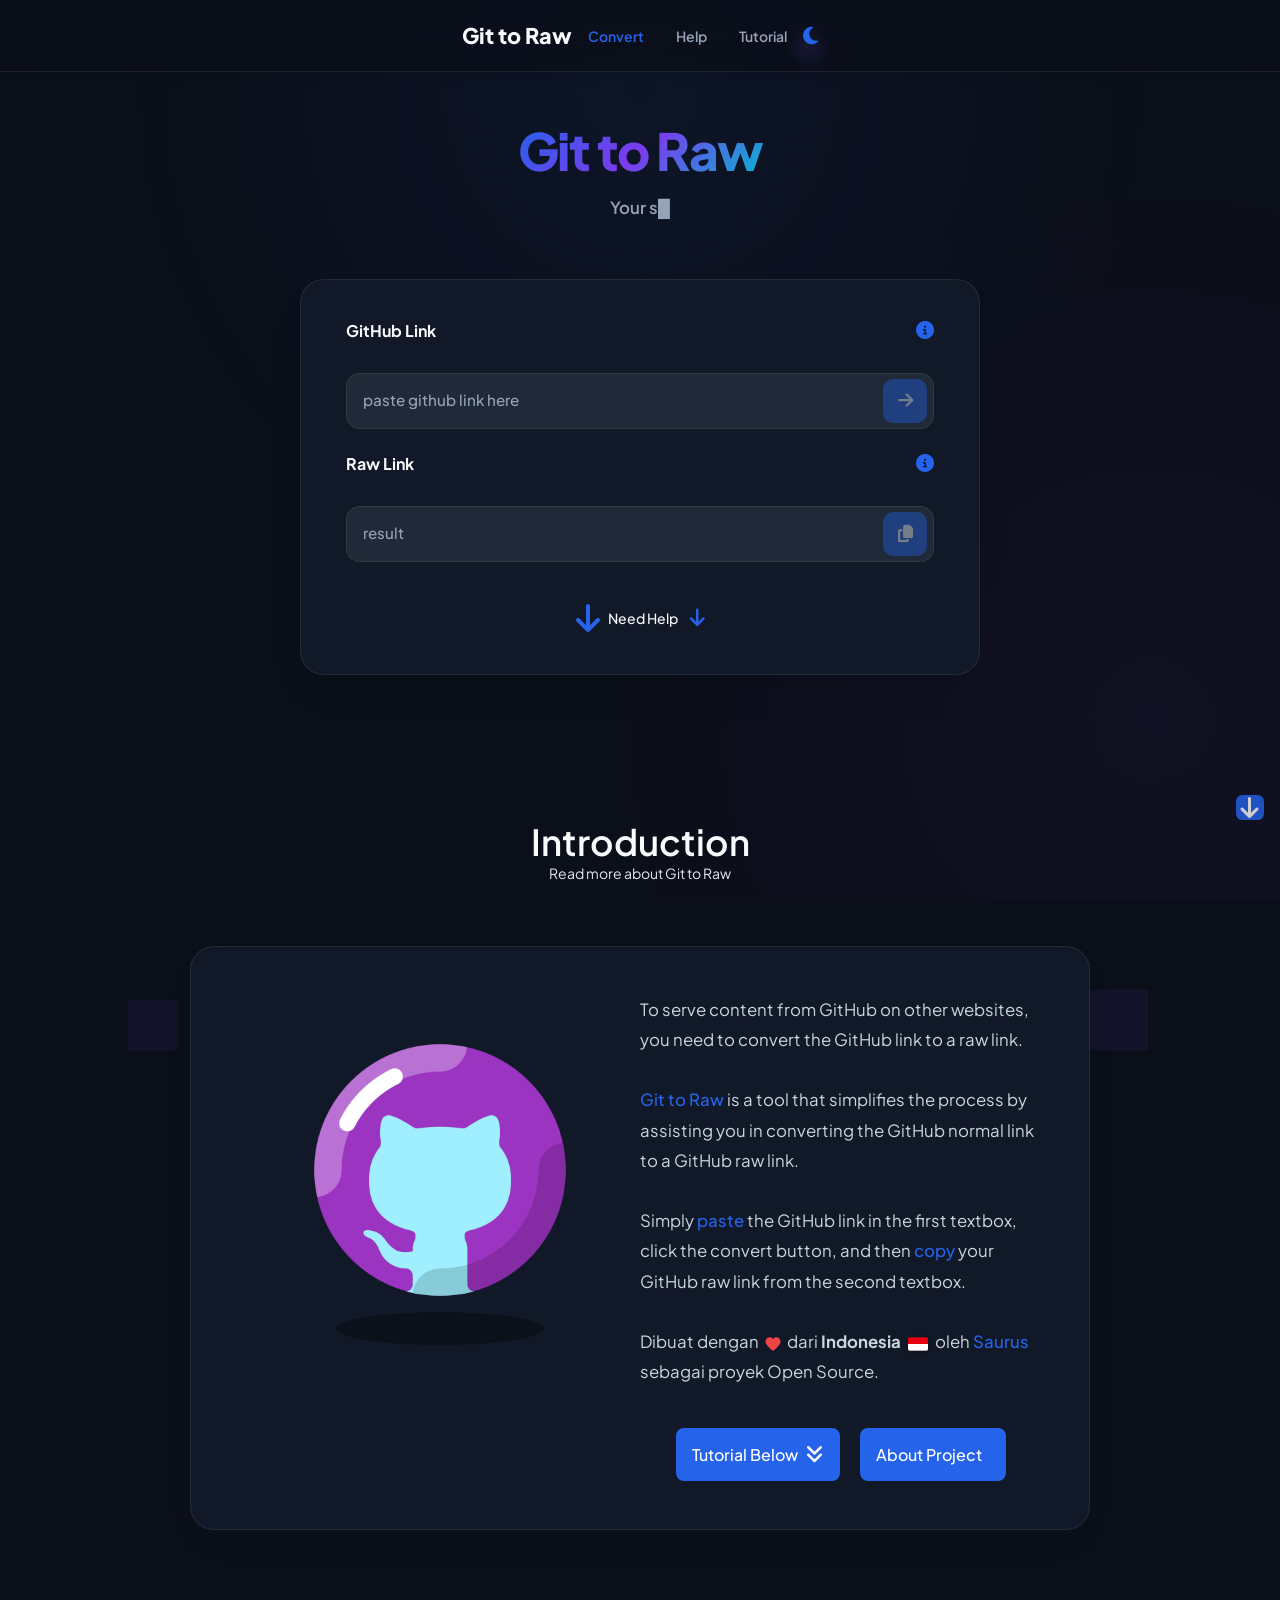
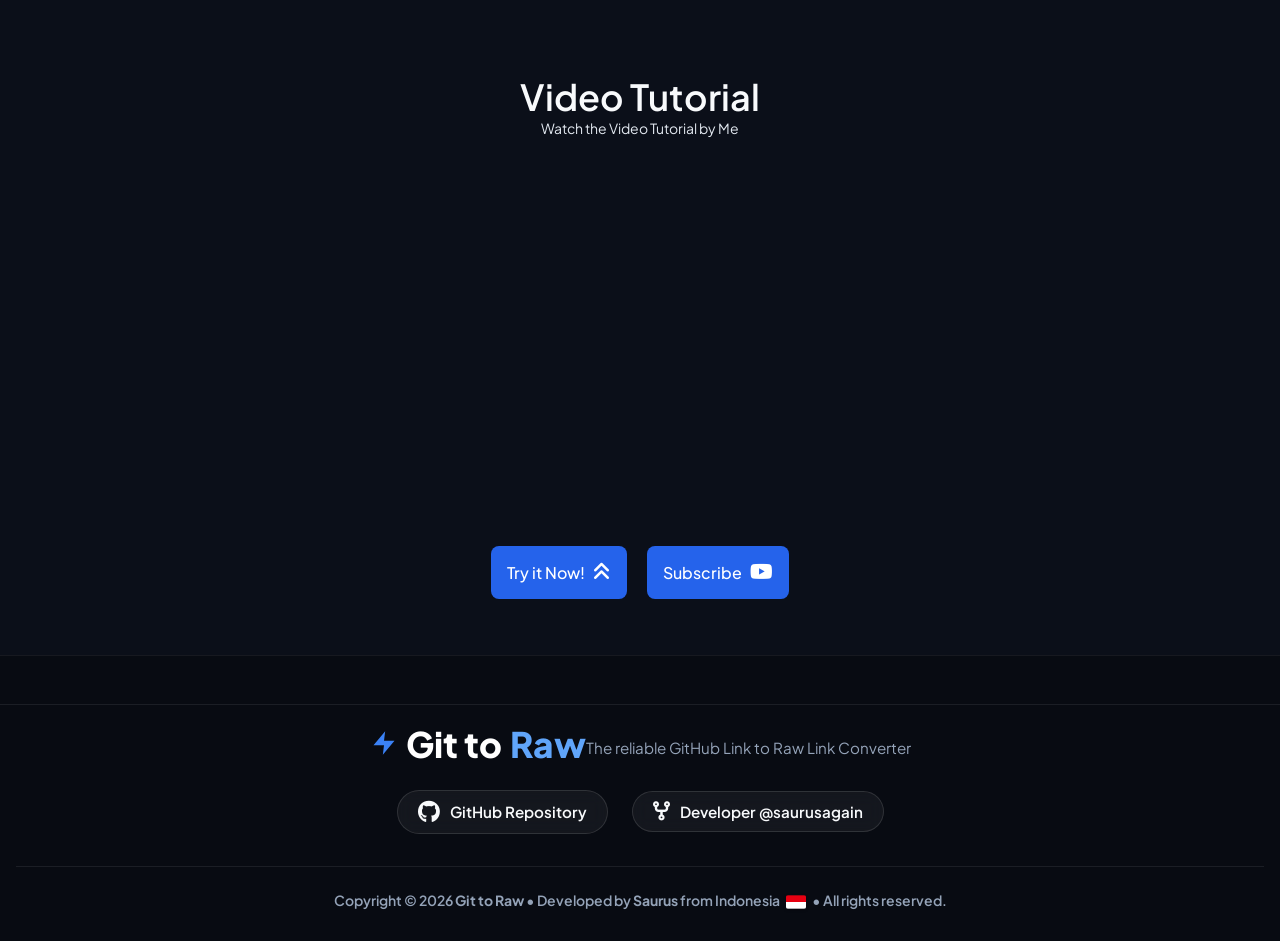
==== index.html @ 6d26e206 "feat: initial clean release of Git to Raw by Saurus from Indonesia" ====
<!DOCTYPE html>
<html lang="en">

<head>
  <meta charset="UTF-8" />
  <meta name="viewport" content="width=device-width, initial-scale=1.0, maximum-scale=1, user-scalable=no" />
  <title>Git to Raw · GitHub Link to Raw Link Converter</title>
  <meta name="description" content="Your shortcut to Generate Raw GitHub Links" />
  <meta http-equiv="imagetoolbar" content="no" />

  <!-- https://search.google.com/search-console/about VERIFICATION -->
  <meta name="google-site-verification" content="NcXe_fwBOSWUA2PsHR3at5FBIBAAYVUYCbswnGGYQX0" />

  <!-- SITEMAP NEEDS! 
  https://sosteve.medium.com/your-next-js-website-isnt-on-google-time-to-fix-it-c8f92f515e35
  -->


  <!--==================== OPEN GRAPH META TAGS (FOR SOCIAL MEDIA PREVIEW) ===================== -->
  <!-- Facebook -->
  <meta property="og:title" content="Git to Raw">
  <meta property="og:description" content="Your shortcut to Generate Raw GitHub Links">
  <meta property="og:image" content="https://i.imgur.com/ceRkZe6.png">
  <meta property="og:url" content="https://saurusagain.github.io/git-to-raw/">
  <meta property="og:type" content="website">

  <!-- Twitter -->
  <meta name="twitter:card" content="summary_large_image">
  <meta name="twitter:title" content="Git to Raw">
  <meta name="twitter:description" content="Your shortcut to Generate Raw GitHub Links">
  <meta name="twitter:image" content="https://i.imgur.com/ceRkZe6.png">
  <meta name="twitter:url" content="https://saurusagain.github.io/git-to-raw/">

  <!-- Discord -->
  <meta property="twitter:site" content="@saurusagain">
  <meta property="twitter:creator" content="@saurusagain">
  <meta property="twitter:title" content="Git to Raw">
  <meta property="twitter:description" content="Your shortcut to Generate Raw GitHub Links">
  <meta property="twitter:image" content="https://i.imgur.com/ceRkZe6.png">

  <!-- Google -->
  <meta itemprop="name" content="Git to Raw">
  <meta itemprop="description" content="Your shortcut to Generate Raw GitHub Links">
  <meta itemprop="image" content="https://i.imgur.com/ceRkZe6.png">

  <!-- Pinterest -->
  <!-- Add Pinterest specific meta tags if needed -->

  <!-- Other Website -->
  <!-- Add specific meta tags for other websites if needed -->

  <!-- STRUCTURED DATA -->
  <script type="application/ld+json">
    {
      "@context": "https://schema.org",
      "@type": "WebSite",
      "name": "Git to Raw",
      "description": "Your shortcut to Generate Raw GitHub Links",
      "url": "https://saurusagain.github.io/git-to-raw/",
      "image": "https://i.imgur.com/ceRkZe6.png"
    }
  </script>

  <!--==================== UNICONS ====================-->
  <link rel="stylesheet" href="https://cdnjs.cloudflare.com/ajax/libs/font-awesome/6.5.1/css/all.min.css" />

  <!-- ====================PWA================== -->
  <link rel="manifest" href="manifest.json" />
  <!-- ios support -->
  <link rel="apple-touch-icon" href="assets/img/PwaImages/ios/32.png" />
  <link rel="apple-touch-icon" href="assets/img/PwaImages/ios/72.png" />
  <link rel="apple-touch-icon" href="assets/img/PwaImages/ios/100.png" />
  <link rel="apple-touch-icon" href="assets/img/PwaImages/ios/128.png" />
  <link rel="apple-touch-icon" href="assets/img/PwaImages/ios/144.png" />
  <link rel="apple-touch-icon" href="assets/img/PwaImages/ios/152.png" />
  <link rel="apple-touch-icon" href="assets/img/PwaImages/ios/192.png" />
  <link rel="apple-touch-icon" href="assets/img/PwaImages/ios/256.png" />
  <link rel="apple-touch-icon" href="assets/img/PwaImages/ios/512.png" />
  <meta name="apple-mobile-web-app-status-bar" content="#5779E0" />
  <!-- For Firefox and Firefox for Android -->
  <meta name="msapplication-navbutton-color" content="#5779E0">
  <meta name="apple-mobile-web-app-status-bar-style" content="#5779E0">
  <!-- For Chrome, Opera, and Safari -->
  <meta name="theme-color" content="#5779E0">

  <!-- ============FAVICONS============== -->
  <link rel="apple-touch-icon" sizes="180x180" href="assets/img/favicons/apple-touch-icon.png" />
  <link rel="icon" type="image/png" sizes="32x32" href="assets//img/favicons/favicon-32x32.png" />
  <link rel="icon" type="image/png" sizes="16x16" href="assets/img/favicons/favicon-16x16.png" />
  <link rel="icon" type="image/x-icon" href="assets/img/favicons/favicon.ico" />

  <!--==================== SWIPER CSS ====================-->
  <link rel="stylesheet" href="assets/css/swiper-bundle.min.css" />

  <!--==================== ANIMATE CSS ====================-->
  <link rel="stylesheet" href="assets/css/animate.min.css" />

  <!--==================== CSS ====================-->
  <link rel="stylesheet" href="assets/css/styles.css?v=2.0" />

  <!--==================== MATERIAL ICONS ====================-->
  <link rel="stylesheet" href="https://fonts.googleapis.com/icon?family=Material+Icons">

  <!--==================== ENHANCED MODERN STYLES ====================-->
  <link rel="stylesheet" href="assets/css/enhanced.css?v=2.0" />
</head>


<body class="dark-theme">

  <!-- ===================== CIRCLE BG ANIMATION LOOP ==================== -->
  <div class="circle_bubble__anim">
    <div></div>
    <div></div>
    <div></div>
    <div></div>
    <div></div>
    <div></div>
    <div></div>
    <div></div>
    <div></div>
    <div></div>
  </div>



  <!--==================== HEADER ====================-->
  <header class="header" id="header">
    <nav class="nav container">
      <a href="#" class="nav__logo noSelect">Git to Raw</a>

      <div class="nav__menu" id="nav-menu">
        <ul class="nav__list grid">

          <li class="nav__item">
            <a href="#convert" class="nav__link noSelect active-link">
              <i class="fa-solid fa-bolt nav__icon"></i> Convert
            </a>
          </li>


          <li class="nav__item">
            <a href="#help" class="nav__link noSelect">
              <i class="fa-solid fa-circle-question nav__icon"></i> Help
            </a>
          </li>

          <li class="nav__item">
            <a href="#tutorial" class="nav__link noSelect">
              <i class="fa-solid fa-play nav__icon"></i> Tutorial
            </a>
          </li>

          <!--
          <li class="nav__item">
            <a href="#about" class="nav__link noSelect">
              <i class="fa-solid fa-user nav__icon"></i> About
            </a>
          </li>
          -->

        </ul>
        <i class="fa-solid fa-xmark nav__close noSelect" id="nav-close"></i>
      </div>


      <div class="nav__btns">
        <!-- theme change button -->
        <i class="fa-solid fa-moon change-theme" id="theme-button"></i>

        <!-- navigation button -->
        <div class="nav__toggle noSelect" id="nav-toggle">
          <i class="uil uil-sort-amount-up nav-drawer"></i>
        </div>
      </div>
    </nav>
  </header>

  <!--==================== MAIN ====================-->

  <main class="main">

    <!--==================== CONVERT ====================-->

    <section class="convert section" id="convert">
      <h2 class="section__title convert__title">
        <convertTitleStyle>Git to Raw</convertTitleStyle>
      </h2>
      <span class="section__subtitle convert__subtitle">.</span>


      <div class="convert__container container grid">


        <div class="convert__form grid">

          <!-- INPUT/PASTE DATA HEADER -->
          <h3 class="contact-availability__title">GitHub Link  <span><i class="fa-solid fa-circle-info contact-availability__title_icon popup__button__clicker"></i></span>  </h3>

          <!-- GITHUB LINK INFO // contact-availability__title_icon popup__button__clicker ! -->
          <div class="popup__modal">
            <div class="popup__modal-content">
              <h4 class="popup__modal-title">GitHub Link Example</h4>
              <i class="fa-solid fa-xmark popup__modal-close"></i>
              <ul class="popup__modal-services grid">

                <li class="popup__modal-service">
                  <i class="fa-solid fa-angle-right popup__modal-icon"></i>
                  <p>
                    GitHub Link that can convert using Git to Raw should be look like this: <b class="popup__link_format"><br><br>https://github.com/user/project_name/blob/main/output-media/screenshot.png<br></b>
                  </p>
                </li>            

              </ul>
            </div>
          </div> 

          <!-- INPUT/PASTE DATA CONTENT -->
          <div class="convert__content">
            <input type="text" id="githubLink" class="convert__input inputted__text"
              placeholder="paste github link here" required autocomplete="off">
            <button type="" class="convert__btn" onclick="convertToRawLink()"><i
                class="fa-solid fa-arrow-right button__icon_center"></i>
            </button>
          </div>     
          

          <!-- OUTPUT/COPY DATA HEADER -->
          <h3 class="contact-availability__title">Raw Link  <span><i class="fa-solid fa-circle-info contact-availability__title_icon popup__button__clicker"></i></span>  </h3>

          <!-- RAW LINK INFO // contact-availability__title_icon popup__button__clicker ! -->
          <div class="popup__modal">
            <div class="popup__modal-content">
              <h4 class="popup__modal-title">Raw Link Sample Output</h4>
              <i class="fa-solid fa-xmark popup__modal-close"></i>
              <ul class="popup__modal-services grid">

                <li class="popup__modal-service">
                  <i class="fa-solid fa-angle-right popup__modal-icon"></i>
                  <p>
                    Raw Link output should be look like this: <b class="popup__link_format"><br><br>https://raw.githubusercontent.com/user/project_name/main/output-media/screenshot.png<br></b>
                  </p>
                </li>            

              </ul>
            </div>
          </div> 

          <!-- OUTPUT/COPY DATA CONTENT -->
          <div class="convert__content">
            <input type="text" id="rawLink" class="convert__input converted__text" placeholder="result" readonly>
            <button type="" class="convert__btn convert__copy_btn" onclick="copyRawLink()"><i
                class="fa-solid fa-copy button__icon_center"></i>
            </button>
          </div>

          <!--==================== NEED HELP ====================-->
          <div class="home__scroll">
            <a href="#help" class="home__scroll-button button--flex">
              <i class="fa-solid fa-arrow-down home__scroll-mouse"></i>
              <span class="home__scroll-name">Need Help</span>
              <i class="fa-solid fa-arrow-down home__scroll-arrow"></i>
            </a>
          </div>

        </div>

      </div>



    </section>

  </main>


  <!--==================== HELP ====================-->

  <section class="help section reveal fade-bottom" id="help">
    <h2 class="section__title">Introduction</h2>
    <span class="section__subtitle">Read more about Git to Raw</span>

    <div class="about__container container grid">
      <img src="assets/img/github1.png" alt="" class="about__img" />

      <div class="about__data">
        <p class="about__description">
          To serve content from GitHub on other websites, you need to convert the GitHub link to a raw link.
          <br><br>
          <colorTextHighlight>Git to Raw</colorTextHighlight> is a tool that simplifies the process by assisting you in
          converting the GitHub normal
          link to a GitHub raw link.
          <br><br>Simply <colorTextHighlight>paste</colorTextHighlight> the GitHub link in the first textbox,
          click the convert button, and then <colorTextHighlight>copy</colorTextHighlight> your GitHub raw link from the
          second textbox.
          <br><br>Dibuat dengan <svg class="heart-icon" xmlns="http://www.w3.org/2000/svg" viewBox="0 0 24 24" fill="#EF4444" style="width: 18px; height: 18px; display: inline-block; vertical-align: middle; margin: 0 2px;"><path d="M12 21.35l-1.45-1.32C5.4 15.36 2 12.28 2 8.5 2 5.42 4.42 3 7.5 3c1.74 0 3.41.81 4.5 2.09C13.09 3.81 14.76 3 16.5 3 19.58 3 22 5.42 22 8.5c0 3.78-3.4 6.86-8.55 11.54L12 21.35z"/></svg> dari <b>Indonesia</b> <svg class="flag-icon" xmlns="http://www.w3.org/2000/svg" viewBox="0 0 3 2" style="width: 20px; height: 14px; display: inline-block; vertical-align: middle; border-radius: 2px; box-shadow: 0 1px 3px rgba(0,0,0,0.3); margin: 0 4px;"><rect width="3" height="1" fill="#E70011"/><rect y="1" width="3" height="1" fill="#FFFFFF"/></svg> oleh <a href="https://github.com/saurusagain" target="_blank" rel="noopener noreferrer"><colorTextHighlight>Saurus</colorTextHighlight></a> sebagai proyek Open Source.
        </p>


        <!-- 2 BUTTONS BELOW -->

        <div class="about__btns__container">

          <!-- TRY IT NOW BUTTON -->
          <div class="about__buttons">
            <a href="#tutorial" class="button button--flex">
              Tutorial Below<i class="fa-solid fa-angles-down button__icon"></i></a>
          </div>

          <!-- SOURCE CODE BUTTON -->
          <div class="about__buttons">
            <a class="button button--flex popup__button__clicker">
              About Project<i class="fa-solid fa-user-exclamation button__icon"></i></a>
          </div>

          <!-- ABOUT PROJECT MODAL! -->
          <div class="popup__modal">
            <div class="popup__modal-content">
              <h4 class="popup__modal-title">About Project</h4>
              <i class="fa-solid fa-xmark popup__modal-close"></i>
              <ul class="popup__modal-services grid">

                <li class="popup__modal-service">
                  <i class="fa-solid fa-bolt popup__modal-icon" style="color: #3B82F6;"></i>
                  <p>
                    <b>Git to Raw</b> — Instant GitHub link to Raw content URL converter.
                  </p>
                </li>

                <li class="popup__modal-service">
                  <i class="fa-solid fa-user-astronaut popup__modal-icon" style="color: #10B981;"></i>
                  <p>
                    Developed by <b>Saurus</b> from Indonesia <svg class="flag-icon" xmlns="http://www.w3.org/2000/svg" viewBox="0 0 3 2" style="width: 20px; height: 14px; display: inline-block; vertical-align: middle; border-radius: 2px; box-shadow: 0 1px 3px rgba(0,0,0,0.3); margin: 0 4px;"><rect width="3" height="1" fill="#E70011"/><rect y="1" width="3" height="1" fill="#FFFFFF"/></svg>.
                    Check developer profile on <a href="https://github.com/saurusagain" target="_blank" rel="noopener noreferrer">
                      <colorTextHighlight>GitHub</colorTextHighlight></a>
                  </p>
                </li>

                <li class="popup__modal-service">
                  <i class="fa-brands fa-github popup__modal-icon" style="color: #60A5FA;"></i>
                  <p>
                    Open Source Repository: <a href="https://github.com/saurusagain/Git-to-raw" target="_blank" rel="noopener noreferrer">
                      <colorTextHighlight>saurusagain/Git-to-raw</colorTextHighlight></a>
                  </p>
                </li>

                <li class="popup__modal-service">
                  <i class="fa-solid fa-shield-halved popup__modal-icon" style="color: #F59E0B;"></i>
                  <p>
                    Fast, secure, client-side conversion with zero tracking and full privacy.
                  </p>
                </li>                

              </ul>
            </div>
          </div>

        </div>

      </div>
    </div>

  </section>


  <!--==================== TUTORIAL ====================-->

  <section class="tutorial section reveal fade-bottom" id="tutorial">
    <h2 class="section__title">Video Tutorial</h2>
    <span class="section__subtitle">Watch the Video Tutorial by Me</span>

    <div class="video__container">
      <iframe width="560" height="315" src="https://www.youtube-nocookie.com/embed/9mlEIw5V7vk" title="YouTube video player" frameborder="0" allow="accelerometer; autoplay; clipboard-write; encrypted-media; gyroscope; picture-in-picture; web-share" allowfullscreen></iframe>
    </div>


    
    <div class="video__btns__container">

      <!-- TRY NOW -->
      <div class="video__down_buttons">
        <a href="#convert" class="button button--flex">
          Try it Now!<i class="fa-solid fa-angles-up button__icon"></i></a>
      </div>

      <!-- SOURCE CODE -->
      <div class="video__down_buttons">
        <a href="https://youtube.com/@EMTechon?sub_confirmation=1" target="_blank" rel="noopener noreferrer" class="button button--flex">
          Subscribe<i class="fa-brands fa-youtube button__icon"></i></a>
      </div>

    </div>

  </section>




  <!--==================== FOOTER ====================-->

  <footer class="footer">

    <div class="footer__bg">
      <div class="footer__container container">

        <div class="footer__logo_container" style="text-align: center; margin-bottom: 1.5rem;">
          <div style="font-size: 2.2rem; font-weight: 800; color: #FFFFFF; display: inline-flex; align-items: center; justify-content: center; gap: 8px;"><svg class="bolt-icon" xmlns="http://www.w3.org/2000/svg" viewBox="0 0 24 24" fill="currentColor" style="width: 28px; height: 28px; display: inline-block; vertical-align: middle; color: #3B82F6;"><path d="M13 2L3 14h9l-1 8 10-12h-9l1-8z"/></svg> Git to <span style="color: #60A5FA;">Raw</span></div>
          <p style="color: #94A3B8; font-size: 0.95rem; margin-top: 0.5rem;">The reliable GitHub Link to Raw Link Converter</p>
        </div>

        <!------- GITHUB ONLY ------->
        <div class="footer__github_section" style="display: flex; justify-content: center; align-items: center; gap: 1.5rem; flex-wrap: wrap; margin-bottom: 2rem;">
          <a href="https://github.com/saurusagain/git-to-raw" target="_blank" rel="noopener noreferrer" class="footer__github_pill">
            <i class="fa-brands fa-github" style="font-size: 1.4rem;"></i>
            <span>GitHub Repository</span>
          </a>
          <a href="https://github.com/saurusagain" target="_blank" rel="noopener noreferrer" class="footer__github_pill">
            <i class="fa-solid fa-code-fork" style="font-size: 1.2rem;"></i>
            <span>Developer @saurusagain</span>
          </a>
        </div>

      </div>

      <p class="footer__copy" style="border-top: 1px solid rgba(255,255,255,0.08); padding-top: 1.5rem; color: #94A3B8;">Copyright © <span current-year></span> <b>Git to Raw</b> • Developed by <b>Saurus</b> from Indonesia <svg class="flag-icon" xmlns="http://www.w3.org/2000/svg" viewBox="0 0 3 2" style="width: 20px; height: 14px; display: inline-block; vertical-align: middle; border-radius: 2px; box-shadow: 0 1px 3px rgba(0,0,0,0.3); margin: 0 4px;"><rect width="3" height="1" fill="#E70011"/><rect y="1" width="3" height="1" fill="#FFFFFF"/></svg> • All rights reserved.</p>
    </div>

  </footer>

  <!--==================== SCROLL TOP ====================-->
  <a href="#convert" class="scrollup" id="scroll-up" title="Scroll to Top">
    <i class="uil uil-arrow-up scrollup__icon"></i>
  </a>

  <!--==================== SCROLL DOWN ====================-->
  <a href="#help" class="scrolldown" id="scroll-down" title="Scroll to down">
    <i class="fa-solid fa-arrow-down scrolldown__icon"></i>
  </a>

  <!--==================== SWIPER JS ====================-->
  <script src="assets/js/swiper-bundle.min.js"></script>

  <!--==================== SMTP (For Senting Emails) ====================-->
  <script src="assets/js/smtp.js"></script>

  <!--==================== reCAPTCHA ====================-->
  <!--
  <script src="https://www.google.com/recaptcha/enterprise.js?render=6LdUccImAAAAALa1N3ue9L4t8SVRdA3adp2aziIF"></script>
  -->
  <script src="https://www.google.com/recaptcha/api.js?render=6LdUccImAAAAALa1N3ue9L4t8SVRdA3adp2aziIF"></script>

  <!--==================== SVG INJECT ====================-->
  <!--
  <script src="assets/js/svg-inject.min.js"></script>  
  -->

  <!--==================== DISABLE WEB TOOLS ====================-->
  <!-- https://github.com/theajack/disable-devtool/tree/master 
  <script disable-devtool-auto src='https://cdn.jsdelivr.net/npm/disable-devtool'></script>    -->

  <!--==================== MAIN JS ====================-->
  <script src="assets/js/main.js?v=2.0"></script>



  <!--==================== LINKS (GITHUB ONLY) ====================-->
  <script>
    var github_Var = document.getElementsByClassName('github_Link');
    Array.from(github_Var).forEach(function (linkElement) {
      linkElement.href = 'https://github.com/saurusagain';
    });
  </script>



  <!-- ===================== SHOW/HIDE LOADER ==================== -->
  <script>
    function hideLoader() {
    var loadingElement = document.getElementById("loading");
    if (loadingElement) {
      loadingElement.style.opacity = '0';
      loadingElement.style.transition = 'opacity 0.4s ease';
      setTimeout(() => { loadingElement.style.display = "none"; }, 400);
    }
  }
  window.addEventListener('load', hideLoader);
  setTimeout(hideLoader, 1200);
  </script>

  <!-- =====================REGISTER SERVICE WORKER================ -->
  <script>
    if ("serviceWorker" in navigator) {
      window.addEventListener("load", function () {
        navigator.serviceWorker
          .register("/serviceWorker.js")
          .then((res) => console.log("service worker registered successfully"))
          .catch((err) => console.log("service worker not registered", err));
      });
    }
  </script>
</body>

</html>
---- assets/css/styles.css ----
/*==================== GOOGLE FONTS ====================*/

@import url('https://fonts.cdnfonts.com/css/poppins?styles=20394,20397,20398,20387,20388,20390,20391,20392,20393,20395,20396,20383,20384,20385,20386,20381,20382');


/** Montserrat-Alt1 Light **/
@font-face {
  font-family: "Montserrat-Alt1";
  font-weight: 300;
  font-style: normal;
  src: url("/assets/fonts/MontserratAlt1-Light.woff2") format("woff2"),
    url("/assets/fonts/MontserratAlt1-Light.woff") format("woff");
}

/*==================== VARIABLES CSS ====================*/

:root {
  --header-height: 3.2rem;
  /*========== Colors ==========*/
  /* Change favorite color */
  --hue-color: 250;
  /*Purple 250 - Green 142 - Blue 230 - Pink 340*/
  /* HSL color mode */
  --first-color: hsl(var(--hue-color), 69%, 61%);
  --first-color-second: hsl(var(--hue-color), 69%, 61%);
  --first-color-alt: hsl(var(--hue-color), 57%, 53%);
  --first-color-lighter: hsl(var(--hue-color), 92%, 85%);
  --first-color-lighter-transparent: hsl(var(--hue-color), 92%, 85%, 0.5);
  /* floating animation bg color */
  --title-color: hsl(var(--hue-color), 8%, 15%);
  --text-color: hsl(var(--hue-color), 8%, 45%);
  --text-color-light: hsl(var(--hue-color), 8%, 65%);
  --input-color: hsl(var(--hue-color), 70%, 96%);
  --body-color: hsl(var(--hue-color), 60%, 99%);
  /* BASE COLOR: BLACK THEME & WHITE THEME */
  --container-color: #fff;
  --text-color-white: #fff;
  --scroll-bar-color: hsl(var(--hue-color), 12%, 90%);
  --scroll-thumb-color: hsl(var(--hue-color), 12%, 65%);
  --scroll-thumb-color-hovered: hsl(var(--hue-color), 12%, 55%);
  --shadow: hsl(var(--hue-color), 92%, 85%, 50);
  /* filter drop shadow */
  --text-highlight-gradient-1: linear-gradient(to left, #B374F8, #4da3ff);

  /*========== Font and typography ==========*/
  --body-font: "Poppins", sans-serif;
  --body-font2: "Montserrat-Alt1", normal;
  /* .5rem = 8px, 1rem = 16px, 1.5rem = 24px ... */
  --huge-font-size: 5rem;
  --big-font-size: 2rem;
  --h1-font-size: 1.5rem;
  --h2-font-size: 1.25rem;
  --h3-font-size: 1.125rem;
  --h4-font-size: 1.130rem;
  --normal-font-size: 0.938rem;
  --small-font-size: 0.813rem;
  --smaller-font-size: 0.75rem;
  /*========== Font weight ==========*/
  --font-light: 300;
  --font-normal: 400;
  --font-medium: 500;
  --font-semi-bold: 600;
  --font-bold: 800;
  /*========== Margines ==========*/
  /* .25rem = 4px, .5rem = 8px, .75rem = 12px ... */
  --mb-0: 0rem;
  --mb-0-25: 0.25rem;
  --mb-0-5: 0.5rem;
  --mb-0-75: 0.75rem;
  --mb-1: 1rem;
  --mb-1-5: 1.5rem;
  --mb-2: 2rem;
  --mb-2-5: 2.5rem;
  --mb-3: 3rem;
  /*========== z index ==========*/
  --z-tooltip: 10;
  --z-fixed: 100;
  --z-modal: 200;
}

/* Font size for large devices */
@media screen and (min-width: 968px) {
  :root {
    --big-font-size: 3rem;
    --h1-font-size: 2.25rem;
    --h2-font-size: 1.5rem;
    --h3-font-size: 1.25rem;
    --normal-font-size: 1rem;
    --small-font-size: 0.875rem;
    --smaller-font-size: 0.813rem;
  }
}

/*========== Variables Dark theme ==========*/

body.dark-theme {
  /* HSL color mode */
  --shadow: hsl(var(--hue-color), 69%, 61%, 0.7);
  /* filter drop shadow */
  --first-color-lighter-transparent: hsl(var(--hue-color), 69%, 61%, 0.08);
  /* floating animation bg color */
  --first-color-second: hsl(var(--hue-color), 30%, 8%);
  --title-color: hsl(var(--hue-color), 8%, 95%);
  --text-color: hsl(var(--hue-color), 8%, 75%);
  --input-color: hsl(var(--hue-color), 29%, 16%);
  --body-color: hsl(var(--hue-color), 28%, 12%);
  --container-color: hsl(var(--hue-color), 29%, 16%);
  --scroll-bar-color: hsl(var(--hue-color), 12%, 20%);
  --scroll-thumb-color: hsl(var(--hue-color), 12%, 40%);
  --scroll-thumb-color-hovered: hsl(var(--hue-color), 12%, 60%);
}

/*========== Button Dark/Light ==========*/

.nav__btns {
  display: flex;
  align-items: center;
}

.nav__btns i {
  font-size: var(--h1-font-size);
  /* Adjust the size as of icons */
}

.change-theme {
  font-size: 1.25rem;
  color: var(--first-color);
  margin-right: var(--mb-1);
  cursor: pointer;
  transition: transform 0.3s, opacity 0.3s;

  /* ANIMATION */
  animation-name: rotate;
  animation-duration: 0.7s;
  animation-iteration-count: 12;
  animation-play-state: running;
  filter: drop-shadow(0px 10px 10px var(--shadow));
}

.change-theme:hover {
  color: var(--first-color);
  transform: rotate(360deg);
  filter: drop-shadow(0px 5px 5px var(--shadow));
}


@keyframes rotate {
  0% {
    transform: rotate(0);
  }

  100% {
    transform: rotate(360deg);
  }
}


/*==================== BASE ====================*/

* {
  box-sizing: border-box;
  padding: 0;
  margin: 0;
}

html {
  scroll-behavior: smooth;
}

body {
  margin: 0 0 var(--header-height) 0;
  font-family: var(--body-font);
  font-size: var(--normal-font-size);
  background-color: var(--body-color);
  color: var(--text-color);

  /* DISABLE COPYING TEXT */
  -webkit-user-select: none;
  /* Disable text selection for WebKit browsers */
  -moz-user-select: none;
  /* Disable text selection for Mozilla browsers */
  -ms-user-select: none;
  /* Disable text selection for Microsoft browsers */
  user-select: none;
  /* Disable text selection for all browsers */

  overflow-x: hidden;

}

h1,
h2,
h3,
h4 {
  color: var(--title-color);
  font-weight: var(--font-semi-bold);
}

ul {
  list-style: none;
}

a {
  text-decoration: none;
}


img {
  max-width: 100%;
  height: auto;
  pointer-events: none;
  /* Disable Saving Image */
}

.color__text_highlight,
colorTextHighlight {
  color: var(--first-color);
  /* Change the color to your desired value */
  font-weight: var(--font-medium);
}

/*==================== REUSABLE CSS CLASSES ====================*/

.noSelect {
  -webkit-touch-callout: none;
  -webkit-user-select: none;
  -khtml-user-select: none;
  -moz-user-select: none;
  -ms-user-select: none;
  user-select: none;
  -webkit-tap-highlight-color: transparent;
  -moz-tap-highlight-color: transparent;
  -ms-tap-highlight-color: transparent;
}

.section {
  padding: 4rem 0 6rem;
}

.section__title {
  font-size: var(--h1-font-size);
}

.section__subtitle {
  display: block;
  font-size: var(--small-font-size);
  margin-bottom: var(--mb-3);
}

.section__title,
.section__subtitle {
  text-align: center;
}



/*==================== LAYOUT ====================*/

.container {
  max-width: 768px;
  margin-left: var(--mb-1-5);
  margin-right: var(--mb-1-5);
}

.grid {
  display: grid;
  gap: 1.5rem;
}

header {
  width: 100%;
  position: fixed;
  bottom: 0;
  left: 0;
  z-index: var(--z-fixed);
  background-color: var(--body-color);
  box-shadow: 0 1px 10px rgba(0, 0, 0, 0.10);
}

/*==================== NAV ====================*/

.nav {
  max-width: 968px;
  height: var(--header-height);
  display: flex;
  justify-content: space-between;
  align-items: center;
}

.nav__logo,
.nav__toggle {
  color: var(--title-color);
  font-weight: var(--font-medium);
}

.nav__logo:hover {
  color: var(--first-color);
}

.nav__toggle {
  font-size: 1.1rem;
  cursor: pointer;
}

.nav__toggle:hover {
  color: var(--first-color);
}

@media screen and (max-width: 767px) {
  .nav__menu {
    /* nav__toggle Design on Popup */
    position: fixed;
    bottom: -100%;
    left: 0;
    width: 100%;
    background-color: var(--body-color);
    padding: 2rem 1.5rem 4rem;
    box-shadow: 0 -1px 4px rgba(0, 0, 0, 0.30);
    border-radius: 1.5rem 1.5rem 0 0;
    transition: 0.3s;
  }
}

.nav__list {
  grid-template-columns: repeat(3, 1fr);
  gap: 2rem;
}

.nav__link {
  display: flex;
  flex-direction: column;
  align-items: center;
  font-size: var(--small-font-size);
  color: var(--title-color);
  font-weight: var(--font-medium);
  transition: transform 0.3s, opacity 0.3s;
}

.nav__link:hover {
  color: var(--first-color);
  /*animation while hovering */
  transform: scale(1.08);
  opacity: 0.9;
}

.nav__icon {
  font-size: 1.2rem;
}

.nav__close {
  position: absolute;
  right: 1.3rem;
  bottom: 0.5rem;
  font-size: 1.5rem;
  cursor: pointer;
  color: var(--first-color);
}

.nav__close:hover {
  color: var(--first-color-alt);
}

/* show menu */

.show-menu {
  bottom: 0;
}

/* Active link */

.active-link {
  color: var(--first-color);
}

/* Change background header */

.scroll-header {
  box-shadow: 0 -1px 4px rgba(0, 0, 0, 0.15);
}




/*===================== LOADER ====================*/

#loading {
  position: fixed;
  display: flex;
  flex-direction: column;
  justify-content: center;
  align-items: center;
  left: 0;
  bottom: 0;
  width: 100%;
  height: 100%;
  opacity: 0.9;
  background-color: var(--first-color);
  z-index: 101;

  -webkit-backdrop-filter: blur(85px);
  /* Safari 9+, Safari on iOS 9+ */
  backdrop-filter: blur(85px);
  /* Modern Browsers */
}



.loader {
  display: flex;
  align-items: center;
  flex-direction: column;
  color: #fff;
  font-weight: bold;
  font-size: 20vh;
  opacity: 0.8;
  animation: pulse 3.0s infinite;
  /* speed of animation */
}

.loader img {
  display: block;
  width: 500px;
  margin: 0 auto;
  /* Center the image horizontally */
  margin-top: calc(50vh - 480px);
  /* Center the image vertically */
  margin-bottom: 10px;
  animation: pulse 3.0s infinite;
  /* Speed of animation */
}

.loading__copyright {
  position: fixed;
  left: 0;
  right: 0;
  bottom: 30px;
  font-size: var(--small-font-size);
  font-weight: var(--font-normal);
  color: var(--text-color-white);
  text-align: center;
}

.loading__description {
  left: 0;
  right: 0;
  margin-top: var(--mb-0-75);
  letter-spacing: 0.05em;
  font-size: var(--smaller-font-size);
  font-weight: var(--font-light);
  color: var(--text-color-white);
  text-align: center;
}

.loader .bar {
  display: flex;
  justify-content: center;
  margin-top: 0;
  /* Remove the margin-top */
}

.loader .bar span {
  width: 6px;
  height: 6px;
  background: white;
  display: inline-block;
  border-radius: 50%;
  opacity: 0;
  animation: loading 3000ms ease-in-out infinite;
  margin: 0 2px;
  /* Add a small margin between the spans */
}

.loader .bar span:nth-child(5) {
  animation-delay: 100ms;
}

.loader .bar span:nth-child(4) {
  animation-delay: 200ms;
}

.loader .bar span:nth-child(3) {
  animation-delay: 300ms;
}

.loader .bar span:nth-child(2) {
  animation-delay: 400ms;
}

.loader .bar span:nth-child(1) {
  animation-delay: 500ms;
}

@keyframes loading {
  0% {
    transform: translateX(-350px);
    opacity: 0;
  }

  35%,
  65% {
    transform: translateX(0px);
    opacity: 1;
  }

  100% {
    transform: translateX(350px);
    opacity: 0;
  }
}

@keyframes fade-in {
  0% {
    opacity: 0;
  }

  100% {
    opacity: 1;
  }
}

@keyframes pulse {
  to {
    transform: scale(0.9);
    opacity: 0.6;
  }
}



/*===================== SCROLLING ANIMATION ====================*/


.reveal {
  position: relative;
  opacity: 0;
}

.reveal.active {
  opacity: 1;
}

.active.fade-bottom {
  -webkit-animation: fade-bottom 0.8s linear;
  -moz-animation: fade-bottom 0.8s linear;
  animation: fade-bottom 0.8s linear;
}

.active.fade-left {
  -webkit-animation: fade-bottom 0.8s linear;
  -moz-animation: fade-bottom 0.8s linear;
  animation: fade-left 0.4s ease-in;
}

.active.fade-right {
  -webkit-animation: fade-bottom 0.8s linear;
  -moz-animation: fade-bottom 0.8s linear;
  animation: fade-right 0.5s ease-in;
}

@keyframes fade-bottom {
  0% {
    -webkit-transform: translateY(50px);
    transform: translateY(50px);
    opacity: 0;
  }

  100% {
    -webkit-transform: translateY(0px);
    transform: translateY(0);
    opacity: 1;
  }
}

@keyframes fade-left {
  0% {
    transform: translateX(-50px);
    opacity: 0;
  }

  100% {
    transform: translateX(0);
    opacity: 1;
  }
}

@keyframes fade-right {
  0% {
    transform: translateX(50px);
    opacity: 0;
  }

  100% {
    transform: translateX(0);
    opacity: 1;
  }
}


/*==================== BUTTONS ====================*/

.button {
  display: inline-block;
  background-color: var(--first-color);
  color: #fff;
  padding: 1rem;
  border-radius: 0.5rem;
  font-weight: var(--font-medium);
  font-family: var(--body-font);
  transition: transform 0.3s, opacity 0.3s;
}

.button:hover {
  background-color: var(--first-color-alt);
  /*animation while hovering */
  transform: scale(1.05);
  opacity: 0.9;
}

.button__icon {
  font-size: 1.25rem;
  margin-left: var(--mb-0-5);
  transition: 0.3s;
}

.button__icon_large {
  font-size: 1.60rem;
  font-weight: var(--font-medium);
  margin-left: var(--mb-0-5);
  transition: 0.3s;
}

.button__icon_center {
  font-size: 1.25rem;
  transition: 0.3s;
}

.button--white {
  background-color: #fff;
  color: var(--first-color);
}

.button--white:hover {
  background-color: #fff;
  box-shadow: 0 0 10px #fff;
}

.button--flex {
  display: inline-flex;
  align-items: center;
}

.button--small {
  padding: 0.75rem 1rem;
}

.button--super--small {
  padding: 0.10rem 1rem;
}

.button--link {
  padding: 0;
  background-color: transparent;
  color: var(--first-color);
}

.button--link:hover {
  background-color: transparent;
  color: var(--first-color-alt);
}




/*==================== CONVERT ====================*/

.convert__title {
  font-size: var(--big-font-size);
  font-weight: var(--font-bold);
  /* filter: drop-shadow(0px 5px 5px var(--shadow)); */
}

.contact-availability__title_icon {
  font-size: 1.20rem;
  color: var(--first-color);
  cursor: pointer;
}

.convert__subtitle {
  color: var(--text-color);
  font-size: var(--normal-font-size);
  font-weight: var(--font-semi-bold);
  margin-bottom: 5rem;

  overflow-wrap: break-word;
  animation: typing 3s steps(30, end) infinite;
}


/* GRADIENT MAIN TITLE COLOR */
convertTitleStyle {
  background: linear-gradient(to right,
      #B374F8 20%,
      #4da3ff 30%,
      #3593f7 70%,
      #b272f7 80%);
  -webkit-background-clip: text;
  background-clip: text;
  -webkit-text-fill-color: transparent;
  text-fill-color: transparent;
  background-size: 500% auto;
  animation: textShine 5s ease-in-out infinite alternate;
}

/* SOURCE: https://www.amitmerchant.com/animated-gradient-effect-in-css/ */

@keyframes textShine {
  0% {
    background-position: 0% 50%;
  }

  100% {
    background-position: 100% 50%;
  }
}


.convert__container {
  display: flex;
  justify-content: center;
  align-items: center;
  row-gap: 3rem;
}

.convert__content {
  position: relative;
  /* Add position property */
  display: flex;
  /* Add display property */
  align-items: center;
  /* Add align-items property */
  background-color: var(--input-color);
  border-radius: 0.5rem;
  padding: 0.75rem 1rem 0.50rem;
  justify-content: space-between;
  /* Add justify-content property */
}

.convert__input {
  flex: 1;
  align-items: center;
  /* Add align-items property */
  min-width: 0;
  max-width: calc(100% - 45px);
  /* Adjust the value based on your button width and padding */
  background-color: var(--input-color);
  color: var(--text-color);
  font-family: var(--body-font);
  font-size: var(--normal-font-size);
  border: none;
  outline: none;
  padding: 0.5rem 0.5rem 0.5rem 0;
  resize: none;
  overflow: hidden;
  text-overflow: ellipsis;
  white-space: nowrap;
}

/* MOUSE COPY BACKGROUND COLOR */
.convert__input::selection {
  background-color: var(--first-color-lighter);
  color: var(--text-color-white);
}


/* DISABLED COPY BUTTON */
.convert__btn:disabled {
  cursor: not-allowed;
  opacity: 0.5;
}


/* FIX THE AUTOFILL COLOR */
/*
input:-webkit-autofill,
input:-webkit-autofill:hover,
input:-webkit-autofill:focus,
input:-webkit-autofill:active { 
    -webkit-background-clip: text;
    -webkit-text-fill-color: var(--text-color);
    -webkit-background-clip: text;
} */
/* answer from: https://stackoverflow.com/a/75295943 */


.convert__btn {
  position: absolute;
  top: 0;
  right: 0;
  cursor: pointer;
  display: flex;
  align-items: center;
  background-color: var(--first-color);
  color: #fff;
  padding: 0.90rem 1rem;
  /*height and width of button */
  border-radius: 0.5rem;
  font-weight: var(--font-medium);
  font-family: var(--body-font);
  font-size: 1rem;
  outline: none;
  border: none;
  box-shadow: none;
}




.home__scroll {
  margin-top: var(--mb-2);
  display: block;
}

.home__scroll-button {
  color: var(--first-color);
  transition: 0.3s;
}

.home__scroll-button:hover {
  transform: translateY(0.25rem);
}

.home__scroll-mouse {
  font-size: 2rem;
}

.home__scroll-name {
  font-size: var(--small-font-size);
  color: var(--title-color);
  font-weight: var(--font-medium);
  margin-right: var(--mb-0-25);
}

.home__scroll-arrow {
  font-size: 1.25rem;
}





/*==================== ABOUT ====================*/


.about__img {
  width: 200px;
  border-radius: 0.5rem;
  justify-self: center;
  align-self: normal;
  transition: transform 0.3s, opacity 0.3s;
}

.about__img:hover {
  filter: drop-shadow(0px 10px 10px var(--shadow));
  /*animation while hovering */
  transform: scale(1.03);
  opacity: 0.9
}

.about__description {
  text-align: center;
  margin-bottom: var(--mb-2-5);
}

.about__info {
  display: flex;
  justify-content: space-evenly;
  margin-bottom: var(--mb-2-5);
}

.about__info-title {
  font-size: var(--h2-font-size);
  font-weight: var(--font-semi-bold);
  color: var(--title-color);
}

.about__info-name {
  font-size: var(--smaller-font-size);
}

.about__info-name,
.about__info-title {
  display: block;
  text-align: center;
}

.about__btns__container {
  display: flex;
  justify-content: center;
  align-items: center;
  margin-top: 20px;
}

.about__buttons {
  display: flex;
  justify-content: center;
  align-items: center;
  margin: 0 10px;
}




/*==================== MODAL ====================*/

.popup__modal {
  position: fixed;
  top: 0;
  left: 0;
  bottom: 0;
  right: 0;
  background-color: rgba(0, 0, 0, 0.5);
  display: flex;
  justify-content: center;
  align-items: center;
  padding: 0 1rem;
  z-index: var(--z-modal);
  opacity: 0;
  visibility: hidden;
  transform: 0.3s;
}

.popup__modal-content {
  position: relative;
  background-color: var(--container-color);
  padding: 1.5rem;
  border-radius: 0.5rem;
}

.popup__modal-services {
  row-gap: 1rem;
}

.popup__modal-service {
  display: flex;
}

.popup__modal-title {
  font-size: var(--h3-font-size);
  font-weight: var(--font-medium);
  margin-bottom: var(--mb-1-5);
}

.popup__modal-close {
  position: absolute;
  top: 1rem;
  right: 1rem;
  font-size: 1.5rem;
  color: var(--first-color);
  background: none;
  border: none;
  cursor: pointer;
}

.popup__modal-icon {
  color: var(--first-color);
  margin-right: var(--mb-0-25);
}

.popup__link_format {
  word-break: break-all;
}

/* Active Modal */

.active-modal {
  opacity: 1;
  visibility: visible;
}

.disable-scroll {
  overflow: hidden;
}




/*==================== VIDEO CONTAINER ====================*/

.video__container {
  position: relative;
  display: flex;
  justify-content: center;
  align-items: center;
  max-width: 300px;
  margin: 0 auto;
}

.video__container iframe {
  width: 100%;
}


.video__btns__container {
  display: flex;
  justify-content: center;
  align-items: center;
  margin-top: 30px;
}

.video__down_buttons {
  margin: 0 10px;
}




/*==================== FOOTER ====================*/

.footer {
  padding-top: 2rem;
}

.footer__container {
  row-gap: 3.5rem;
}

.footer__bg {
  background-color: var(--first-color-second);
  padding: 2rem 0 3rem;
}

.footer__links {
  display: flex;
  flex-direction: column;
  row-gap: 1.5rem;
}

.footer__link {
  transition: transform 0.3s, opacity 0.3s;
}

.footer__link:hover {
  color: var(--first-color-lighter);
  /*animation while hovering */
  transform: scale(1.05);
  opacity: 0.9;
}

.footer__social {
  font-size: 1.25rem;
  margin-right: var(--mb-1-5);
}

.footer__social:hover {
  color: var(--first-color-lighter);
}

.footer__copy {
  font-size: var(--smaller-font-size);
  text-align: center;
  color: #fff;
  margin-top: var(--mb-0-5);
}

.footer__title,
.footer__subtitle,
.footer__link,
.footer__social {
  color: #fff;
}


/* MY OFFICIAL LOGO "CONTAINER" */
.footer__logo_container {
  display: flex;
  justify-content: center;
  align-items: center;
  transition: transform 0.3s, opacity 0.3s;
}

.footer__logo_container:hover {
  /*animation while hovering */
  transform: scale(1.09);
  opacity: 0.9;
}

/* MY OFFICIAL LOGO */
.footer__logo_image {
  width: 40%;
  /* Adjust the width as desired */
}



/* SOCIAL MEDIA ICONS CONTAINER */
.footer__socialmedia_container {
  display: flex;
  justify-content: center;
  align-items: center;
}

/* SOCIAL MEDIA MARGIN */
.footer__socialmedia {
  margin: 0 10px;
  /* Adjust the margin */
}

/* FOOTER SOCIAL MEDIA ICON */
.footer__socialmedia_icon {
  font-size: 1rem;
  color: var(--text-color-white);
}


/* FOOTER__HOVER EFFECT AND SETTINGS */
.footer__hover_text {
  display: none;
  color: var(--text-color-white);
  font-size: var(--smaller-font-size);
  font-weight: var(--font-medium);
}

.footer__socialmedia:hover .footer__hover_text {
  display: inline;
}


/* FOOTER HOVER ON EACH SOCIAL MEDIA */
.ft_1,
.ft_2,
.ft_3,
.ft_4,
.ft_5 {
  transition: transform 0.3s, opacity 0.3s;
}

.ft_1:hover,
.ft_2:hover,
.ft_3:hover,
.ft_4:hover,
.ft_5:hover {
  filter: drop-shadow(0px 12px 12px var(--shadow));
  /*animation while hovering */
  transform: scale(1.09);
  opacity: 0.9;
}


/*========== BUTTON FOR SEND EMAIL ==========*/

.btn__Email {
  cursor: pointer;
  display: inline-block;
  background-color: var(--first-color);
  color: #fff;
  padding: 0.75rem 1rem;
  border-radius: 0.5rem;
  font-weight: var(--font-medium);
  font-family: var(--body-font);
  font-size: 1rem;
  width: 185px;
  /* Adjust the width as per your requirement */
  transition: transform 0.3s, opacity 0.3s;

  outline: none;
  /* Remove outline */
  border: none;
  /* Remove border */
  box-shadow: none;
  /* Remove box shadow */
}

.btn__Email.button--flex {
  display: inline-flex;
  align-items: center;
}




/*========== SCROLL UP ==========*/

.scrollup {
  position: fixed;
  right: 1rem;
  bottom: -20%;
  background-color: var(--first-color);
  opacity: 0.8;
  padding: 0 0.3rem;
  border-radius: 0.4rem;
  z-index: var(--z-tooltip);
  transform: 1s;
  transition: transform 0.3s, opacity 0.3s;
}

.scrollup:hover {
  background-color: var(--first-color-alt);
  transform: translateY(-0.25rem);
}

.scrollup__icon {
  font-size: 1.5rem;
  color: #fff;
}

/* Show scroll */

.show-scroll {
  bottom: 5rem;
}


/*========== SCROLL DOWN ==========*/

.scrolldown {
  position: fixed;
  right: 1rem;
  bottom: -20%;
  background-color: var(--first-color);
  opacity: 0.8;
  padding: 0 0.3rem;
  border-radius: 0.4rem;
  z-index: var(--z-tooltip);
  transform: 1s;
  transition: transform 0.3s, opacity 0.3s;
}

.scrolldown:hover {
  background-color: var(--first-color-alt);
  transform: translateY(0.25rem);
}

.scrolldown__icon {
  font-size: 1.5rem;
  color: #fff;
}

.show-scrolldown {
  bottom: 5rem;
}





/*========== SCROLL BAR CUSTOMIZATION ==========*/

::-webkit-scrollbar {
  width: 0.6rem;
  background-color: var(--scroll-bar-color);
  border-radius: 0.5rem;
}

::-webkit-scrollbar-thumb {
  background-color: var(--scroll-thumb-color);
  border-radius: 0.5rem;
}

::-webkit-scrollbar-thumb:hover {
  background-color: var(--scroll-thumb-color-hovered);
}










/*==================== MEDIA QUERIES ====================*/


/*=== FOR SMALL DEVICES, CELLPHONES | 350px below ===*/

@media screen and (max-width: 350px) {
  .loader {
    font-size: 11vh;
  }

  .container {
    margin-left: var(--mb-1);
    margin-right: var(--mb-1);
  }

  .nav__menu {
    padding: 2rem 0.25rem 4rem;
  }

  .nav__list {
    column-gap: 0;
  }

  .popup__modal {
    padding: 0 0.5rem;
  }

  .footer__logo_image {
    width: 50%;
    /* Adjust the width as desired */
  }

  .footer__logo_container {
    margin-top: var(--mb-2);
  }

}



/*=== FOR MODERN PHONES | 351px above ===*/

@media screen and (min-width: 351px) {
  .loader {
    font-size: 13vh;
  }

  .convert__title {
    font-size: 3rem;
  }

  .convert__subtitle {
    font-size: var(--normal-font-size);
    margin-bottom: 5rem;
  }

  .footer__logo_image {
    width: 50%;
    /* Adjust the width as desired */
  }

  .footer__logo_container {
    margin-top: var(--mb-2);
  }

  .convert__form {
    width: 500px;
  }

}


/*=== FOR MEDIUM DEVICES, TABLET | 568px above ===*/

@media screen and (min-width: 568px) {
  .loader {
    font-size: 14vh;
  }

  .convert__container,
  .footer__container {
    grid-template-columns: repeat(1, 1fr);
  }

  .convert__title {
    font-size: 3.5rem;
  }

  .convert__subtitle {
    font-size: var(--h3-font-size);
    margin-bottom: 7rem;
  }

  .about__container {
    grid-template-columns: repeat(2, 1fr);
  }

  .video__container {
    max-width: 400px;
  }


  .footer__socials {
    justify-self: flex-end;
  }

  .footer__logo_image {
    width: 40%;
    /* Adjust the width as desired */
  }

}



/*=== FOR TABLET | 768px above ===*/

@media screen and (min-width: 768px) {
  .loader {
    font-size: 16vh;
  }

  .container {
    margin-left: auto;
    margin-right: auto;
  }

  body {
    margin: 0;
  }

  .section {
    padding-top: 8rem;
    padding-bottom: 8rem;
  }

  .section__subtitle {
    margin-bottom: 4rem;
  }

  .nav__btns i {
    font-size: var(--h3-font-size);
    /* Adjust the size as of icons */
  }

  .header {
    top: 0;
    bottom: initial;
  }

  .header,
  .main,
  .footer__container {
    padding: 0 1rem;
  }

  .nav {
    height: calc(var(--header-height) + 1.5rem);
    column-gap: 1rem;
  }

  .nav__icon,
  .nav__close,
  .nav__toggle {
    display: none;
  }

  .nav__list {
    display: flex;
    column-gap: 2rem;
  }

  .nav__menu {
    margin-left: auto;
  }

  .change-theme {
    margin: 0;
  }


  .home__scroll {
    display: block;
  }


  .about__container {
    column-gap: 0rem;
  }

  .about__img {
    width: 350px;
  }

  .about__description {
    text-align: initial;
  }

  .about__info {
    justify-content: space-between;
  }

  .about__buttons {
    justify-content: initial;
  }


  .popup__modal-content {
    width: 450px;
  }


  .convert__title {
    font-size: 4rem;
  }

  .convert__subtitle {
    font-size: var(--h3-font-size);
    margin-bottom: 7rem;
  }

  .convert__form {
    width: 700px;
  }

  .convert__inputs {
    grid-template-columns: repeat(1, 1fr);
  }



  .video__container {
    max-width: 500px;
  }


  .footer__container {
    grid-template-columns: repeat(1, 1fr);
  }

  .footer__bg {
    padding: 2rem 0 3rem;
  }

  .footer__links {
    flex-direction: row;
    column-gap: 2rem;
  }

  .footer__socials {
    justify-self: flex-end;
  }

  .footer__copy {
    margin-top: var(--mb-0-5);
  }

  .footer__logo_image {
    width: 25%;
    /* Adjust the width as desired */
  }

  .footer__logo_container {
    margin-top: var(--mb-1);
  }

}




/*=== FOR DESKTOP | 1024px above ===*/

@media screen and (min-width: 1024px) {

  .loader {
    font-size: 20vh;
  }

  .header,
  .main,
  .footer__container {
    padding: 0;
  }


  .convert__title {
    font-size: var(--huge-font-size);
  }

  .convert__subtitle {
    font-size: var(--h3-font-size);
    margin-bottom: 8rem;
  }

  .convert__form {
    width: 800px;
  }


  .video__container {
    max-width: 650px;
  }


  .footer__logo_image {
    width: 30%;
    /* Adjust the width as desired */
  }

  .footer__logo_container {
    margin-top: var(--mb-1);
  }

}




/* ======== HOME CIRCLE ANIMATION ======== */

.circle_bubble__anim {
  position: fixed;
  top: 0;
  left: 0;
  width: 100%;
  height: 100%;
  z-index: -2;
  pointer-events: none;
}

@keyframes animate {
  0% {
    opacity: 1;
    border-radius: 0;
    transform: translateY(e) rotate(0deg);
  }

  100% {
    opacity: 0;
    border-radius: 60%;
    transform: translateY(-1000px) rotate(720deg);
  }
}

.circle_bubble__anim div {
  position: absolute;
  display: block;
  width: 20px;
  height: 20px;
  background: var(--first-color-lighter-transparent);
  bottom: -150px;
  animation: animate 25s linear infinite;
  z-index: -2;
  /* Move the circles behind other elements */
}

.circle_bubble__anim div:nth-child(1) {
  left: 25%;
  width: 10px;
  height: 10px;
  animation-delay: 0;
}

.circle_bubble__anim div:nth-child(2) {
  left: 10%;
  width: 50px;
  height: 50px;
  animation-delay: 2s;
  animation-duration: 12s;
}

.circle_bubble__anim div:nth-child(3) {
  left: 70%;
  width: 20px;
  height: 20px;
  animation-delay: 4s;
}

.circle_bubble__anim div:nth-child(4) {
  left: 40%;
  width: 60px;
  height: 60px;
  animation-delay: 0s;
  animation-duration: 18s;
}

.circle_bubble__anim div:nth-child(5) {
  left: 65%;
  width: 20px;
  height: 20px;
  animation-delay: 0s;
}

.circle_bubble__anim div:nth-child(6) {
  left: 75%;
  width: 80px;
  height: 80px;
  animation-delay: 3s;
}

.circle_bubble__anim div:nth-child(7) {
  left: 35%;
  width: 55px;
  height: 55px;
  animation-delay: 7s;
}

.circle_bubble__anim div:nth-child(8) {
  left: 50%;
  width: 25px;
  height: 25px;
  animation-delay: 15s;
  animation-duration: 45s;
}

.circle_bubble__anim div:nth-child(9) {
  left: 20%;
  width: 15px;
  height: 15px;
  animation-delay: 2s;
  animation-duration: 35s;
}

.circle_bubble__anim div:nth-child(10) {
  left: 85%;
  width: 60px;
  height: 60px;
  animation-delay: 0s;
  animation-duration: 11s;
}




/* ======== TOAST ALERT ======== */
/* java script: showAlertToast function */

.toast {
  z-index: 9999;
  /* Adjust the z-index value as needed */
  position: fixed;
  top: 25px;
  right: 10px;
  /* Default value for screens wider than 350px */
  border-radius: 12px;
  background: var(--container-color);
  padding: 20px 30px 20px 25px;
  /* Length of toast on: top, right, bottom, left */
  box-shadow: 0 6px 20px -5px rgba(0, 0, 0, 0.1);
  overflow: hidden;
  transform: translateX(calc(100% + 30px));
  transition: all 0.5s cubic-bezier(0.68, -0.55, 0.265, 1.35);
}

.toast.active {
  transform: translateX(0%);
}

.toast .toast-content {
  display: flex;
  align-items: center;
}

.toast-content .check {
  display: flex;
  align-items: center;
  justify-content: center;
  height: 35px;
  min-width: 35px;
  background-color: var(--first-color);
  color: #fff;
  font-size: 20px;
  border-radius: 50%;
}

.toast-content .message {
  display: flex;
  flex-direction: column;
  margin: 0 20px;
}

.message .text {
  font-size: 16px;
  font-weight: 400;
  color: var(--text-color);
}

.message .text.text-1 {
  font-weight: 600;
  color: var(--title-color);
}

.toast .close {
  position: absolute;
  top: 10px;
  right: 15px;
  padding: 5px;
  cursor: pointer;
  opacity: 0.7;
}

.toast .close:hover {
  opacity: 1;
}

.toast .progress {
  position: absolute;
  bottom: 0;
  left: 0;
  height: 3px;
  width: 100%;
}

.toast .progress:before {
  content: "";
  position: absolute;
  bottom: 0;
  right: 0;
  height: 100%;
  width: 100%;
  background-color: var(--first-color);
}

.progress.active:before {
  animation: progress 3s linear forwards;
}

@keyframes progress {
  0% {
    transform: translateX(0);
  }

  100% {
    transform: translateX(100%);
  }
}

@-moz-keyframes progress {
  0% {
    -moz-transform: translateX(0);
  }

  100% {
    -moz-transform: translateX(100%);
  }
}

@-webkit-keyframes progress {
  0% {
    -webkit-transform: translateX(0);
  }

  100% {
    -webkit-transform: translateX(100%);
  }
}

.toast.active~button {
  pointer-events: none;
}



/* ======== HIDE reCAPTCHA ======== */
.grecaptcha-badge {
  visibility: hidden;
}
---- assets/css/enhanced.css ----
/* =========================================================
   GIT TO RAW - REFINED ULTRA-CLEAN MODERN SUITE
   Solves alignment, contrast, card spacing & typography
   ========================================================= */

@import url('https://fonts.googleapis.com/css2?family=Plus+Jakarta+Sans:wght@500;600;700;800&family=JetBrains+Mono:wght@500;600;700&display=swap');

:root {
  --body-font: 'Plus Jakarta Sans', -apple-system, sans-serif !important;
  --header-height: 4.5rem;
  
  /* Refined Indigo / Deep Royal Blue */
  --first-color: #2563EB;
  --first-color-second: #1D4ED8;
  --first-color-alt: #1E40AF;
  --first-color-lighter: #EFF6FF;

  --title-color: #0F172A;
  --text-color: #334155;
  --text-color-light: #64748B;
  --body-color: #F8FAFC;
  --container-color: #FFFFFF;
  --input-color: #F1F5F9;
  --card-border: rgba(15, 23, 42, 0.08);
}

body.dark-theme {
  --title-color: #F8FAFC;
  --text-color: #CBD5E1;
  --text-color-light: #94A3B8;
  --body-color: #0B0F19;
  --container-color: #111827;
  --input-color: #1F2937;
  --card-border: rgba(255, 255, 255, 0.08);
}

/* Background grid subtle texture */
body {
  background-color: var(--body-color) !important;
  color: var(--text-color) !important;
  font-family: var(--body-font) !important;
}

body::before {
  content: '';
  position: fixed;
  top: 0;
  left: 0;
  width: 100vw;
  height: 100vh;
  background: 
    radial-gradient(circle at 50% 10%, rgba(37, 99, 235, 0.07) 0%, transparent 50%),
    radial-gradient(circle at 90% 80%, rgba(147, 51, 234, 0.05) 0%, transparent 40%);
  pointer-events: none;
  z-index: -1;
}

/* Navbar */
.header {
  background: rgba(255, 255, 255, 0.88) !important;
  backdrop-filter: blur(16px) !important;
  -webkit-backdrop-filter: blur(16px) !important;
  border-bottom: 1px solid var(--card-border) !important;
  height: var(--header-height);
  display: flex;
  align-items: center;
}

body.dark-theme .header {
  background: rgba(17, 24, 39, 0.88) !important;
}

.nav__logo {
  font-weight: 800 !important;
  font-size: 1.35rem !important;
  color: var(--title-color) !important;
  display: flex;
  align-items: center;
  gap: 8px;
}

.nav__link {
  font-weight: 600 !important;
  color: var(--text-color-light) !important;
  transition: all 0.2s ease !important;
}

.nav__link:hover, .active-link {
  color: var(--first-color) !important;
}

/* Convert Section Header */
.section {
  padding: 5.5rem 0 3.5rem !important;
}

.convert__title {
  text-align: center;
  margin-bottom: 0.5rem;
}

convertTitleStyle {
  font-weight: 800 !important;
  font-size: 3.2rem !important;
  letter-spacing: -1.5px !important;
  background: linear-gradient(135deg, #2563EB 0%, #7C3AED 50%, #06B6D4 100%) !important;
  -webkit-background-clip: text !important;
  background-clip: text !important;
  -webkit-text-fill-color: transparent !important;
}

.convert__subtitle {
  text-align: center;
  color: var(--text-color-light) !important;
  font-size: 1.05rem !important;
  font-weight: 600 !important;
  margin-bottom: 3.5rem !important;
  height: 1.6rem;
}

/* Unified Converter Card Wrapper */
.convert__form {
  background: var(--container-color) !important;
  border: 1px solid var(--card-border) !important;
  border-radius: 24px !important;
  padding: 2.5rem 2.8rem !important;
  box-shadow: 0 20px 45px -10px rgba(0, 0, 0, 0.08), 0 4px 12px rgba(0, 0, 0, 0.03) !important;
  max-width: 680px !important;
  width: 100% !important;
  margin: 0 auto !important;
  position: relative;
  row-gap: 1.5rem !important;
}

/* Field Titles */
.contact-availability__title {
  display: flex !important;
  align-items: center !important;
  justify-content: space-between !important;
  font-size: 1rem !important;
  font-weight: 700 !important;
  color: var(--title-color) !important;
  margin-bottom: 0.5rem !important;
}

.contact-availability__title_icon {
  color: var(--first-color) !important;
  font-size: 1.15rem !important;
  transition: transform 0.2s ease !important;
}

.contact-availability__title_icon:hover {
  transform: scale(1.15);
}

/* Input Wrappers */
.convert__content {
  position: relative !important;
  background: var(--input-color) !important;
  border: 1.5px solid var(--card-border) !important;
  border-radius: 14px !important;
  padding: 0 54px 0 16px !important;
  height: 56px !important;
  display: flex !important;
  align-items: center !important;
  transition: all 0.2s cubic-bezier(0.16, 1, 0.3, 1) !important;
}

.convert__content:focus-within {
  border-color: var(--first-color) !important;
  box-shadow: 0 0 0 4px rgba(37, 99, 235, 0.15) !important;
}

.convert__input {
  width: 100% !important;
  height: 100% !important;
  background: transparent !important;
  border: none !important;
  outline: none !important;
  font-family: 'JetBrains Mono', monospace !important;
  font-size: 0.95rem !important;
  font-weight: 600 !important;
  color: var(--title-color) !important;
  padding: 0 !important;
}

.convert__input::placeholder {
  color: var(--text-color-light) !important;
  font-weight: 500 !important;
  font-family: var(--body-font) !important;
}

/* Buttons positioned neatly inside the right edge of input */
.convert__btn {
  position: absolute !important;
  right: 6px !important;
  top: 50% !important;
  transform: translateY(-50%) !important;
  width: 44px !important;
  height: 44px !important;
  border-radius: 10px !important;
  background: var(--first-color) !important;
  color: #FFFFFF !important;
  display: flex !important;
  align-items: center !important;
  justify-content: center !important;
  border: none !important;
  cursor: pointer !important;
  transition: all 0.2s ease !important;
  box-shadow: 0 4px 12px rgba(37, 99, 235, 0.3) !important;
}

.convert__btn:hover:not(:disabled) {
  background: var(--first-color-second) !important;
  transform: translateY(-50%) scale(1.05) !important;
  box-shadow: 0 6px 16px rgba(37, 99, 235, 0.45) !important;
}

.convert__btn:disabled {
  opacity: 0.4 !important;
  cursor: not-allowed !important;
  box-shadow: none !important;
}

.convert__btn i {
  color: #FFFFFF !important;
  font-size: 1.1rem !important;
}

/* Scroll Help button */
.home__scroll {
  margin-top: 1rem !important;
  display: flex !important;
  justify-content: center !important;
}

.home__scroll-button {
  color: var(--first-color) !important;
  font-weight: 700 !important;
  gap: 8px !important;
  transition: all 0.2s ease !important;
}

.home__scroll-button:hover {
  transform: translateY(2px) !important;
}

/* About / Intro Section */
.about__container {
  background: var(--container-color) !important;
  border: 1px solid var(--card-border) !important;
  border-radius: 24px !important;
  box-shadow: 0 16px 40px -10px rgba(0, 0, 0, 0.06) !important;
  padding: 3rem !important;
  max-width: 900px !important;
}

.about__description {
  font-size: 1.05rem !important;
  line-height: 1.8 !important;
  color: var(--text-color) !important;
}

/* Footer */
.footer__bg {
  background: var(--container-color) !important;
  border-top: 1px solid var(--card-border) !important;
  padding: 3.5rem 0 2rem !important;
}

.footer__socialmedia_container {
  display: flex !important;
  justify-content: center !important;
  gap: 1.2rem !important;
}

.footer__socialmedia a {
  display: inline-flex !important;
  align-items: center !important;
  gap: 10px !important;
  background: var(--input-color) !important;
  color: var(--title-color) !important;
  padding: 12px 24px !important;
  border-radius: 12px !important;
  font-weight: 700 !important;
  font-size: 0.95rem !important;
  border: 1px solid var(--card-border) !important;
  transition: all 0.2s ease !important;
}

.footer__socialmedia a:hover {
  border-color: var(--first-color) !important;
  color: var(--first-color) !important;
  transform: translateY(-2px) !important;
  box-shadow: 0 8px 20px rgba(37, 99, 235, 0.2) !important;
}

.footer__copy {
  margin-top: 2rem !important;
  color: var(--text-color-light) !important;
  font-weight: 600 !important;
  text-align: center !important;
}
/* Enhanced Footer and Dark Theme Enhancements */
.footer {
  padding: 3rem 0 2rem !important;
  background-color: #0b0f19 !important;
}

.footer__bg {
  background: transparent !important;
  padding: 0 1rem !important;
}

.footer__github_pill {
  display: inline-flex;
  align-items: center;
  gap: 10px;
  background: rgba(255, 255, 255, 0.05);
  border: 1px solid rgba(255, 255, 255, 0.12);
  padding: 10px 20px;
  border-radius: 9999px;
  color: #F8FAFC !important;
  font-weight: 600;
  font-size: 0.95rem;
  text-decoration: none;
  transition: all 0.25s ease;
  backdrop-filter: blur(8px);
}

.footer__github_pill:hover {
  background: #2563EB;
  border-color: #3B82F6;
  color: #FFFFFF !important;
  transform: translateY(-2px);
  box-shadow: 0 8px 20px -4px rgba(37, 99, 235, 0.45);
}

.footer__copy {
  text-align: center;
  font-size: 0.875rem;
  margin-top: 1.5rem;
}

/* Ensure rich black background for dark theme */
body.dark-theme {
  background-color: #0B0F19 !important;
  color: #E2E8F0 !important;
}

body.dark-theme .header {
  background-color: rgba(11, 15, 25, 0.85) !important;
  border-bottom: 1px solid rgba(255, 255, 255, 0.08) !important;
}

body.dark-theme .home__card,
body.dark-theme .converter__box,
body.dark-theme .help__content {
  background: #111827 !important;
  border: 1px solid rgba(255, 255, 255, 0.08) !important;
}

body.dark-theme .footer {
  background-color: #080B12 !important;
  border-top: 1px solid rgba(255, 255, 255, 0.06);
}
/* Sleek Toast Fix & High-Contrast Check Icon */
.toast {
  position: fixed !important;
  top: 25px !important;
  right: 20px !important;
  z-index: 99999 !important;
  border-radius: 14px !important;
  background: #111827 !important;
  border: 1px solid rgba(255, 255, 255, 0.1) !important;
  padding: 16px 24px 16px 18px !important;
  box-shadow: 0 16px 36px -8px rgba(0, 0, 0, 0.5) !important;
  overflow: hidden !important;
  transform: translateX(calc(100% + 40px)) !important;
  transition: all 0.4s cubic-bezier(0.16, 1, 0.3, 1) !important;
}

.toast.active {
  transform: translateX(0%) !important;
}

.toast .toast-content {
  display: flex !important;
  align-items: center !important;
  gap: 14px !important;
}

.toast .check {
  display: flex !important;
  align-items: center !important;
  justify-content: center !important;
  height: 38px !important;
  width: 38px !important;
  min-width: 38px !important;
  background: linear-gradient(135deg, #2563EB, #1D4ED8) !important;
  border-radius: 50% !important;
  color: #FFFFFF !important;
  font-size: 1.1rem !important;
  box-shadow: 0 0 16px rgba(37, 99, 235, 0.5) !important;
}

.toast .check i {
  color: #FFFFFF !important;
  font-size: 1.15rem !important;
  line-height: 1 !important;
  display: block !important;
}

.toast .message {
  display: flex !important;
  flex-direction: column !important;
  gap: 2px !important;
}

.toast .message .text {
  font-family: 'Plus Jakarta Sans', sans-serif !important;
}

.toast .message .text-1 {
  font-weight: 700 !important;
  font-size: 0.95rem !important;
  color: #F8FAFC !important;
}

.toast .message .text-2 {
  font-weight: 500 !important;
  font-size: 0.85rem !important;
  color: #94A3B8 !important;
}

.toast .close {
  position: absolute !important;
  top: 14px !important;
  right: 14px !important;
  color: #64748B !important;
  font-size: 1rem !important;
  cursor: pointer !important;
  transition: color 0.2s ease !important;
}

.toast .close:hover {
  color: #FFFFFF !important;
}

.toast .progress {
  position: absolute !important;
  bottom: 0 !important;
  left: 0 !important;
  height: 3px !important;
  width: 100% !important;
  background: rgba(255, 255, 255, 0.05) !important;
}

.toast .progress:before {
  content: "" !important;
  position: absolute !important;
  bottom: 0 !important;
  left: 0 !important;
  height: 100% !important;
  width: 100% !important;
  background: #3B82F6 !important;
  transform: translateX(-100%) !important;
}

.toast .progress.active:before {
  animation: toastProgress 3.2s linear forwards !important;
}

@keyframes toastProgress {
  0% { transform: translateX(0); }
  100% { transform: translateX(100%); }
}

/* Fix Input Selection Color (Avoid ugly full white bar) */
.convert__input::selection {
  background-color: rgba(37, 99, 235, 0.35) !important;
  color: #60A5FA !important;
}

.convert__input::-moz-selection {
  background-color: rgba(37, 99, 235, 0.35) !important;
  color: #60A5FA !important;
}
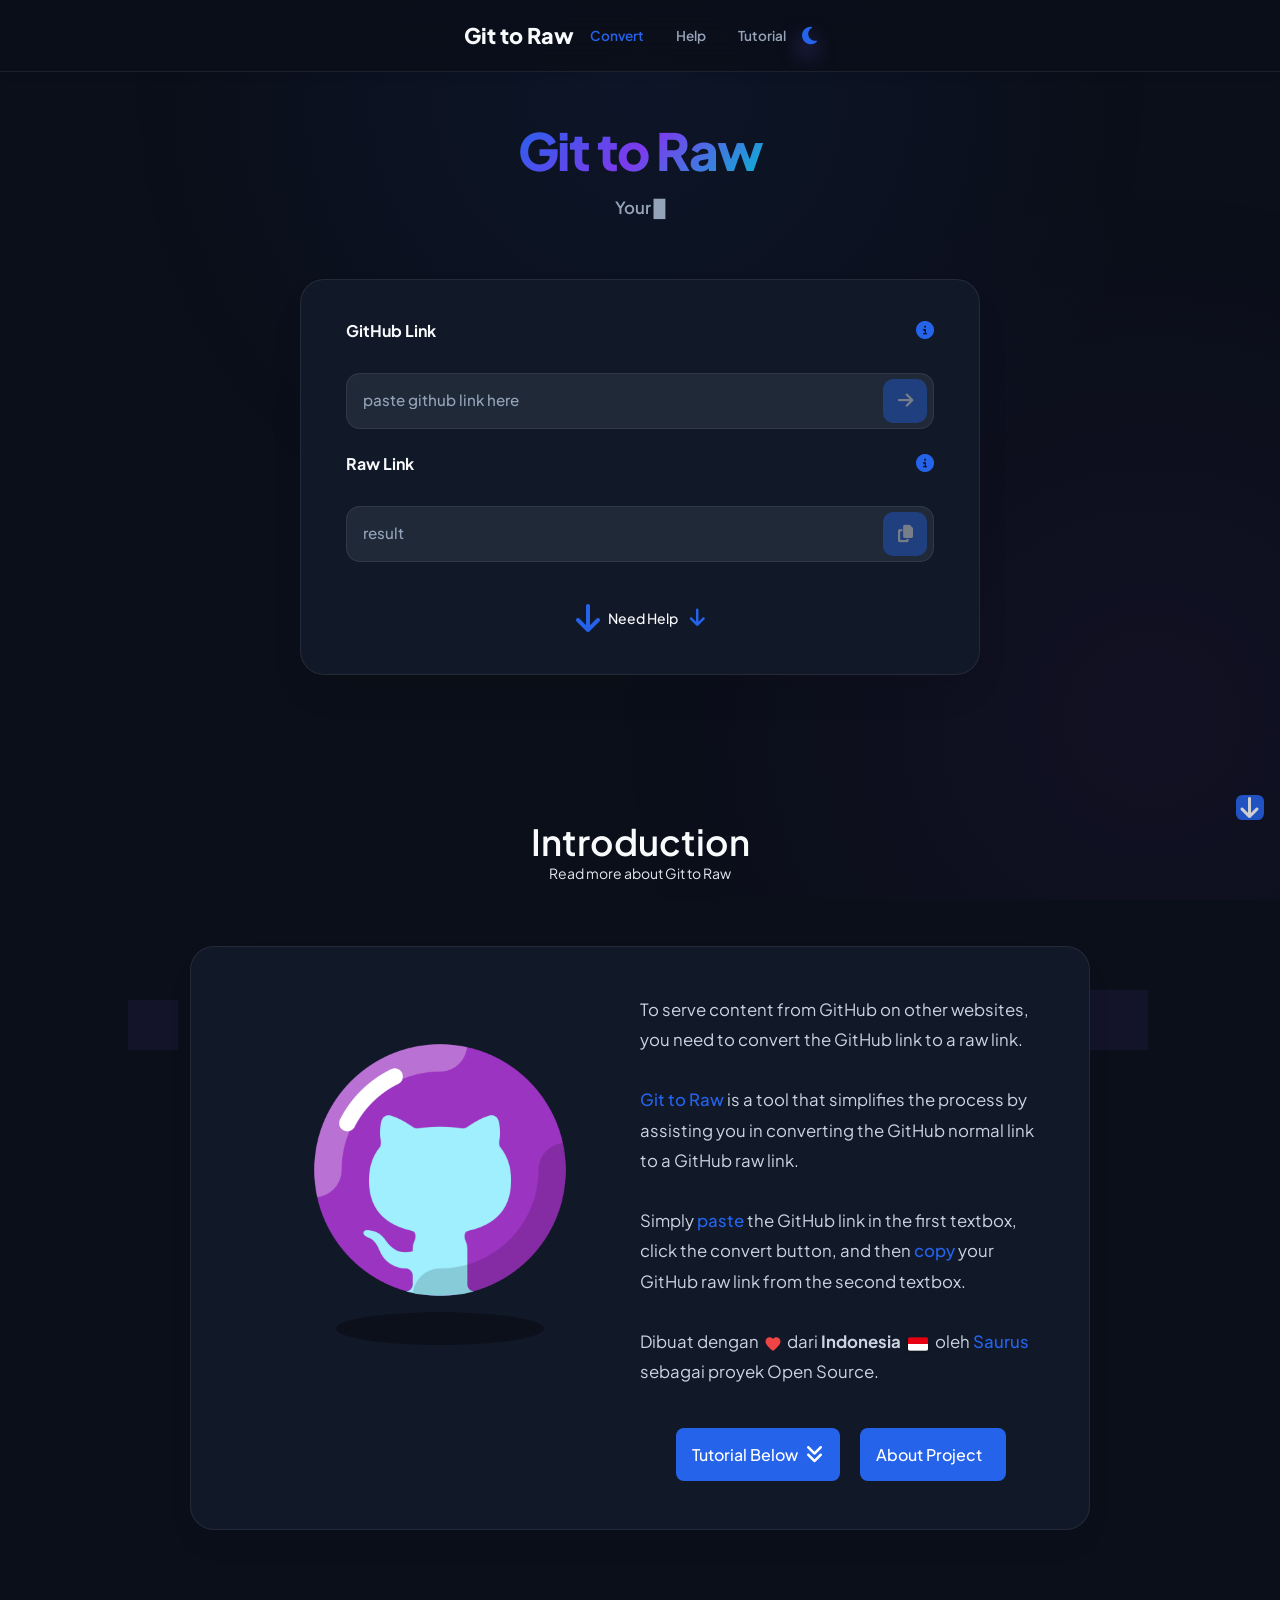
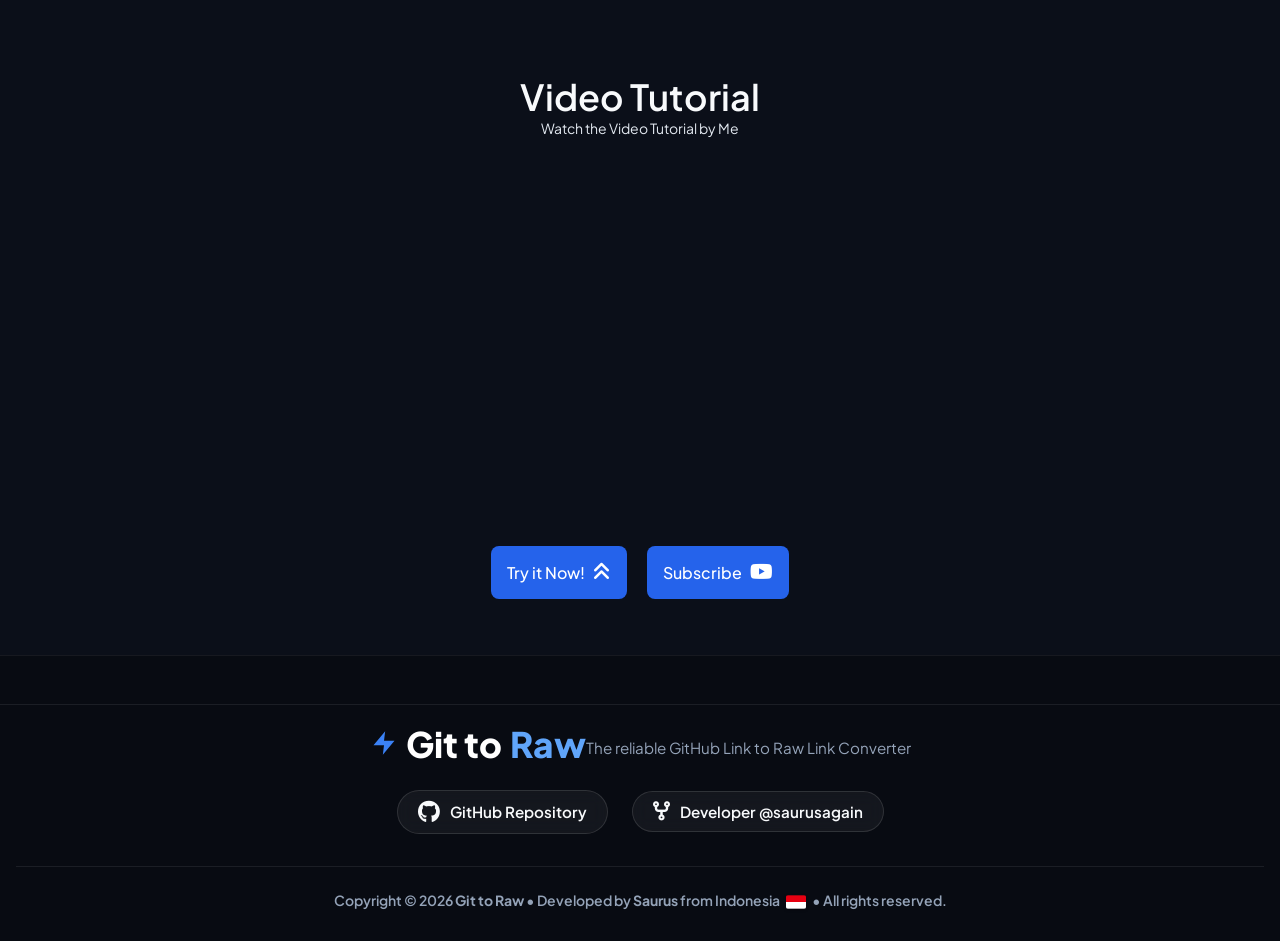
==== commit 522e6464: "chore: add Google Search Console verification meta tag" ====
--- a/index.html
+++ b/index.html
@@ -9,7 +9,7 @@
   <meta http-equiv="imagetoolbar" content="no" />
 
   <!-- https://search.google.com/search-console/about VERIFICATION -->
-  <meta name="google-site-verification" content="NcXe_fwBOSWUA2PsHR3at5FBIBAAYVUYCbswnGGYQX0" />
+  <meta name="google-site-verification" content="ZjwLENSQF5lRd9NfQnFIDOsos5-Asxn52ugGb1NdEXM" />
 
   <!-- SITEMAP NEEDS! 
   https://sosteve.medium.com/your-next-js-website-isnt-on-google-time-to-fix-it-c8f92f515e35
